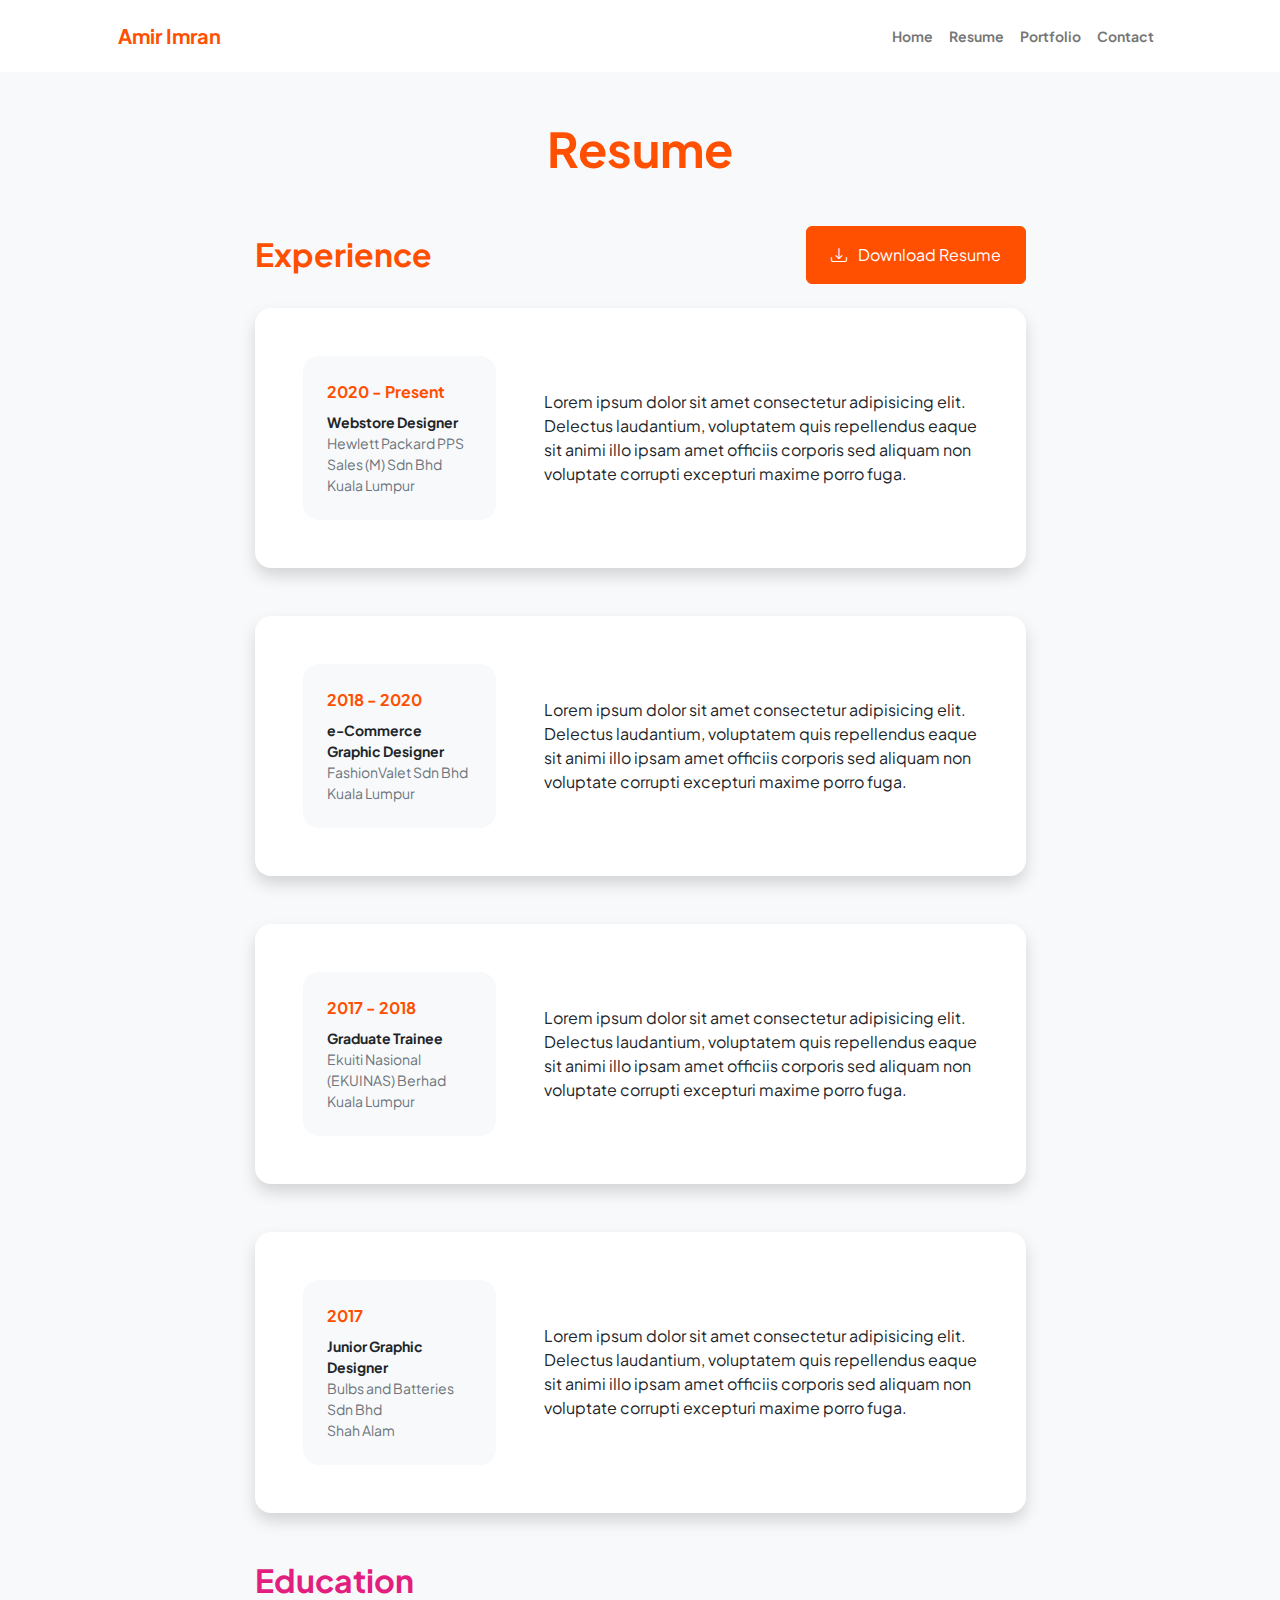
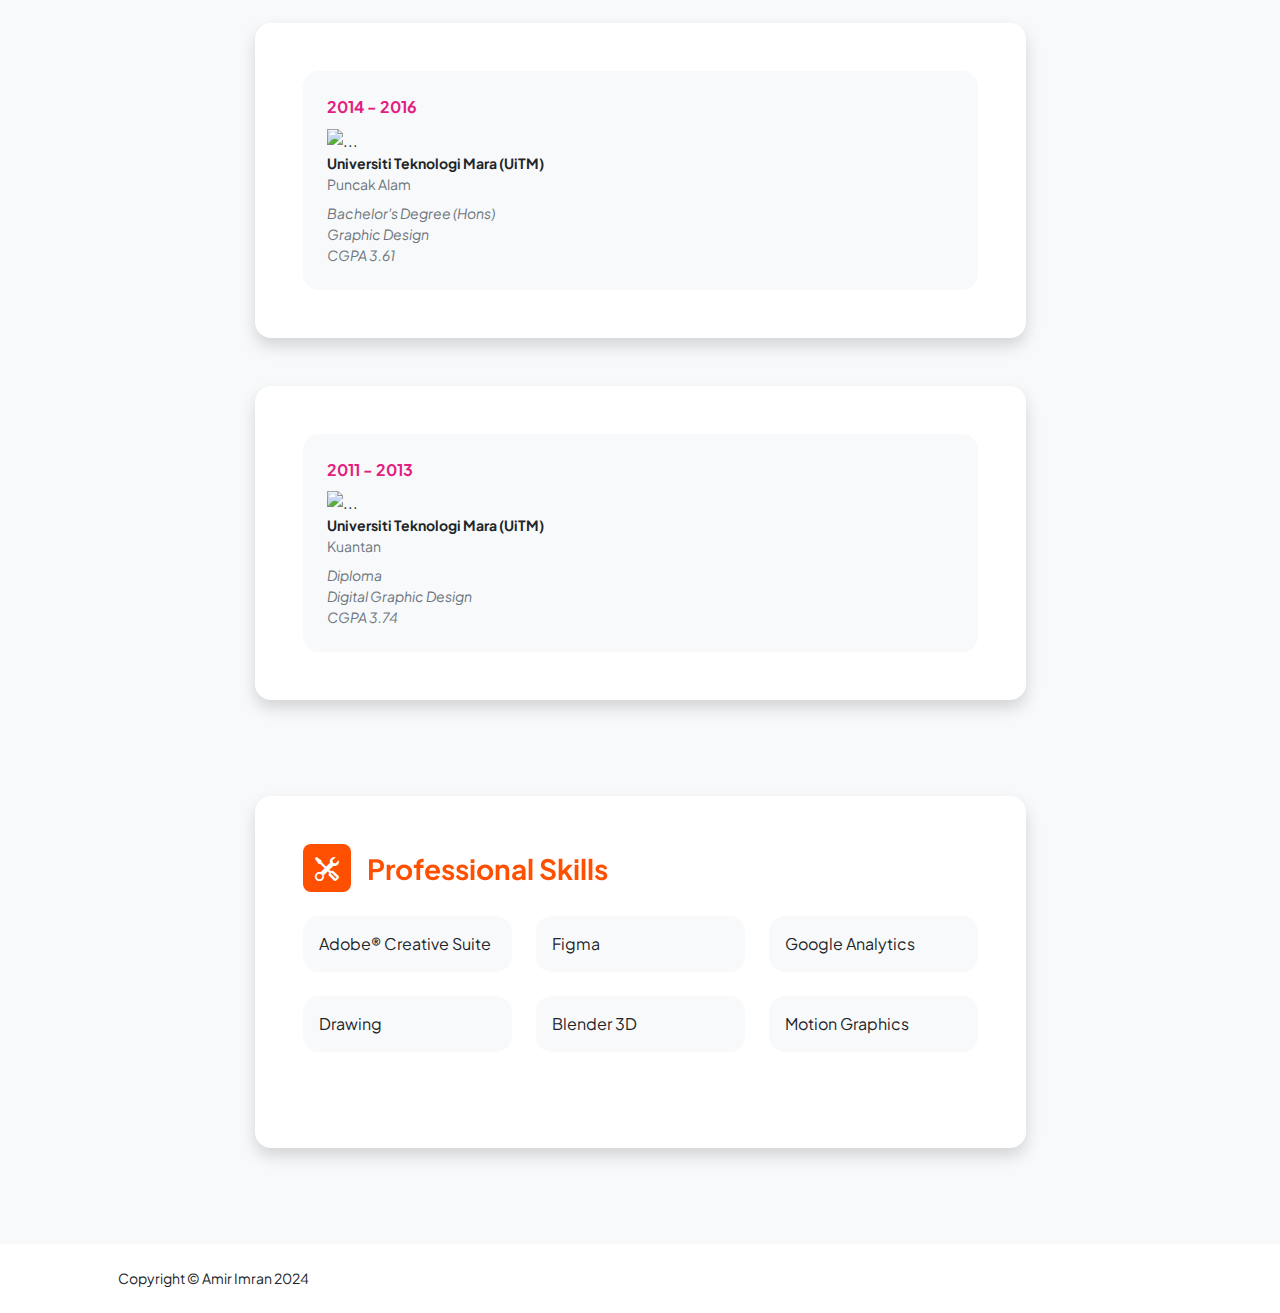
==== resume.html @ b0aa3ad6 "Here we go" ====
<!DOCTYPE html>
<html lang="en">
    <head>
        <meta charset="utf-8" />
        <meta name="viewport" content="width=device-width, initial-scale=1, shrink-to-fit=no" />
        <meta name="description" content="" />
        <meta name="author" content="" />
        <title>Welcome to My Profile</title>
        <!-- Favicon-->
        <link rel="icon" type="image/x-icon" href="assets/favicon.ico" />
        <!-- Custom Google font-->
        <link rel="preconnect" href="https://fonts.googleapis.com" />
        <link rel="preconnect" href="https://fonts.gstatic.com" crossorigin />
        <link href="https://fonts.googleapis.com/css2?family=Plus+Jakarta+Sans:wght@100;200;300;400;500;600;700;800;900&amp;display=swap" rel="stylesheet" />
        <!-- Bootstrap icons-->
        <link href="https://cdn.jsdelivr.net/npm/bootstrap-icons@1.8.1/font/bootstrap-icons.css" rel="stylesheet" />
        <!-- Core theme CSS (includes Bootstrap)-->
        <link href="css/styles.css" rel="stylesheet" />
    </head>
    <body class="d-flex flex-column h-100 bg-light">
        <main class="flex-shrink-0">
            <!-- Navigation-->
            <nav class="navbar navbar-expand-lg navbar-light bg-white py-3">
                <div class="container px-5">
                    <a class="navbar-brand" href="index.html"><span class="fw-bolder text-primary">Amir Imran</span></a>
                    <button class="navbar-toggler" type="button" data-bs-toggle="collapse" data-bs-target="#navbarSupportedContent" aria-controls="navbarSupportedContent" aria-expanded="false" aria-label="Toggle navigation"><span class="navbar-toggler-icon"></span></button>
                    <div class="collapse navbar-collapse" id="navbarSupportedContent">
                        <ul class="navbar-nav ms-auto mb-2 mb-lg-0 small fw-bolder">
                            <li class="nav-item"><a class="nav-link" href="index.html">Home</a></li>
                            <li class="nav-item"><a class="nav-link" href="resume.html">Resume</a></li>
                            <li class="nav-item"><a class="nav-link" href="projects.html">Portfolio</a></li>
                            <li class="nav-item"><a class="nav-link" href="contact.html">Contact</a></li>
                        </ul>
                    </div>
                </div>
            </nav>
            <!-- Page Content-->
            <div class="container px-5 my-5">
                <div class="text-center mb-5">
                    <h1 class="display-5 fw-bolder mb-0"><span class="text-gradient d-inline">Resume</span></h1>
                </div>
                <div class="row gx-5 justify-content-center">
                    <div class="col-lg-11 col-xl-9 col-xxl-8">
                        <!-- Experience Section-->
                        <section>
                            <div class="d-flex align-items-center justify-content-between mb-4">
                                <h2 class="text-primary fw-bolder mb-0">Experience</h2>
                                <!-- Download resume button-->
                                <!-- Note: Set the link href target to a PDF file within your project-->
                                <a class="btn btn-primary px-4 py-3" href="#!">
                                    <div class="d-inline-block bi bi-download me-2"></div>
                                    Download Resume
                                </a>
                            </div>
                            <!-- Experience Card 1-->
                            <div class="card shadow border-0 rounded-4 mb-5">
                                <div class="card-body p-5">
                                    <div class="row align-items-center gx-5">
                                        <div class="col text-center text-lg-start mb-4 mb-lg-0">
                                            <div class="bg-light p-4 rounded-4">
                                                <div class="text-primary fw-bolder mb-2">2020 - Present</div>
                                                <div class="small fw-bolder">Webstore Designer</div>
                                                <div class="small text-muted">Hewlett Packard PPS Sales (M) Sdn Bhd</div>
                                                <div class="small text-muted">Kuala Lumpur</div>
                                            </div>
                                        </div>
                                        <div class="col-lg-8"><div>Lorem ipsum dolor sit amet consectetur adipisicing elit. Delectus laudantium, voluptatem quis repellendus eaque sit animi illo ipsam amet officiis corporis sed aliquam non voluptate corrupti excepturi maxime porro fuga.</div></div>
                                    </div>
                                </div>
                            </div>
                            <!-- Experience Card 2-->
                            <div class="card shadow border-0 rounded-4 mb-5">
                                <div class="card-body p-5">
                                    <div class="row align-items-center gx-5">
                                        <div class="col text-center text-lg-start mb-4 mb-lg-0">
                                            <div class="bg-light p-4 rounded-4">
                                                <div class="text-primary fw-bolder mb-2">2018 - 2020</div>
                                                <div class="small fw-bolder">e-Commerce Graphic Designer</div>
                                                <div class="small text-muted">FashionValet Sdn Bhd</div>
                                                <div class="small text-muted">Kuala Lumpur</div>
                                            </div>
                                        </div>
                                        <div class="col-lg-8"><div>Lorem ipsum dolor sit amet consectetur adipisicing elit. Delectus laudantium, voluptatem quis repellendus eaque sit animi illo ipsam amet officiis corporis sed aliquam non voluptate corrupti excepturi maxime porro fuga.</div></div>
                                    </div>
                                </div>
                            </div>
                            <!-- Experience Card 3-->
                            <div class="card shadow border-0 rounded-4 mb-5">
                                <div class="card-body p-5">
                                    <div class="row align-items-center gx-5">
                                        <div class="col text-center text-lg-start mb-4 mb-lg-0">
                                            <div class="bg-light p-4 rounded-4">
                                                <div class="text-primary fw-bolder mb-2">2017 - 2018</div>
                                                <div class="small fw-bolder">Graduate Trainee</div>
                                                <div class="small text-muted">Ekuiti Nasional (EKUINAS) Berhad</div>
                                                <div class="small text-muted">Kuala Lumpur</div>
                                            </div>
                                        </div>
                                        <div class="col-lg-8"><div>Lorem ipsum dolor sit amet consectetur adipisicing elit. Delectus laudantium, voluptatem quis repellendus eaque sit animi illo ipsam amet officiis corporis sed aliquam non voluptate corrupti excepturi maxime porro fuga.</div></div>
                                    </div>
                                </div>
                            </div>
                            <!-- Experience Card 4-->
                            <div class="card shadow border-0 rounded-4 mb-5">
                                <div class="card-body p-5">
                                    <div class="row align-items-center gx-5">
                                        <div class="col text-center text-lg-start mb-4 mb-lg-0">
                                            <div class="bg-light p-4 rounded-4">
                                                <div class="text-primary fw-bolder mb-2">2017</div>
                                                <div class="small fw-bolder">Junior Graphic Designer</div>
                                                <div class="small text-muted">Bulbs and Batteries Sdn Bhd</div>
                                                <div class="small text-muted">Shah Alam</div>
                                            </div>
                                        </div>
                                        <div class="col-lg-8"><div>Lorem ipsum dolor sit amet consectetur adipisicing elit. Delectus laudantium, voluptatem quis repellendus eaque sit animi illo ipsam amet officiis corporis sed aliquam non voluptate corrupti excepturi maxime porro fuga.</div></div>
                                    </div>
                                </div>
                            </div>
                        </section>
                        <!-- Education Section-->
                        <section>
                            <h2 class="text-secondary fw-bolder mb-4">Education</h2>
                            <!-- Education Card 1-->
                            <div class="card shadow border-0 rounded-4 mb-5">
                                <div class="card-body p-5">
                                    <div class="row align-items-center gx-5">
                                        <div class="col text-center text-lg-start mb-4 mb-lg-0">
                                            <div class="bg-light p-4 rounded-4">
                                                <div class="text-secondary fw-bolder mb-2">2014 - 2016</div>
                                                <div class="mb-2">
                                                    <img class="img-fluid" src="C:\Users\Imran\Documents\RNDM XCSS\Resume 2023\Template\assets\UiTM Logo.png" alt="..." />
                                                    <div class="small fw-bolder">Universiti Teknologi Mara (UiTM)</div>
                                                    <div class="small text-muted">Puncak Alam</div>
                                                </div>
                                                <div class="fst-italic">
                                                    <div class="small text-muted">Bachelor's Degree (Hons)</div>
                                                    <div class="small text-muted">Graphic Design</div>
                                                    <div class="small text-muted">CGPA 3.61</div>
                                                </div>
                                            </div>
                                        </div>
                                       
                                    </div>
                                    </div>
                                </div>
                                <!-- Education Card 1-->
                            <div class="card shadow border-0 rounded-4 mb-5">
                                <div class="card-body p-5">
                                    <div class="row align-items-center gx-5">
                                                <div class="col text-center text-lg-start mb-4 mb-lg-0">
                                            <div class="bg-light p-4 rounded-4">
                                                <div class="text-secondary fw-bolder mb-2">2011 - 2013</div>
                                                <div class="mb-2">
                                                    <img class="img-fluid" src="C:\Users\Imran\Documents\RNDM XCSS\Resume 2023\Template\assets\UiTM Logo.png" alt="..." />
                                                    <div class="small fw-bolder">Universiti Teknologi Mara (UiTM)</div>
                                                    <div class="small text-muted">Kuantan</div>
                                                </div>
                                                <div class="fst-italic">
                                                    <div class="small text-muted">Diploma</div>
                                                    <div class="small text-muted">Digital Graphic Design</div>
                                                    <div class="small text-muted">CGPA 3.74</div>
                                                </div>
                            </div>
                      
                            </div>
                        </section>
                        <!-- Divider-->
                        <div class="pb-5"></div>
                        <!-- Skills Section-->
                        <section>
                            <!-- Skillset Card-->
                            <div class="card shadow border-0 rounded-4 mb-5">
                                <div class="card-body p-5">
                                    <!-- Professional skills list-->
                                    <div class="mb-5">
                                        <div class="d-flex align-items-center mb-4">
                                            <div class="feature bg-primary bg-gradient-primary-to-secondary text-white rounded-3 me-3"><i class="bi bi-tools"></i></div>
                                            <h3 class="fw-bolder mb-0"><span class="text-gradient d-inline">Professional Skills</span></h3>
                                        </div>
                                        <div class="row row-cols-1 row-cols-md-3 mb-4">
                                            <div class="col mb-4 mb-md-0"><div class="d-flex align-items-center bg-light rounded-4 p-3 h-100">Adobe® Creative Suite</div></div>
                                            <div class="col mb-4 mb-md-0"><div class="d-flex align-items-center bg-light rounded-4 p-3 h-100">Figma</div></div>
                                            <div class="col"><div class="d-flex align-items-center bg-light rounded-4 p-3 h-100">Google Analytics</div></div>
                                        </div>
                                        <div class="row row-cols-1 row-cols-md-3">
                                            <div class="col mb-4 mb-md-0"><div class="d-flex align-items-center bg-light rounded-4 p-3 h-100">Drawing</div></div>
                                            <div class="col mb-4 mb-md-0"><div class="d-flex align-items-center bg-light rounded-4 p-3 h-100">Blender 3D</div></div>
                                            <div class="col"><div class="d-flex align-items-center bg-light rounded-4 p-3 h-100">Motion Graphics</div></div>
                                        </div>
                                    </div>

                                </div>
                            </div>
                        </section>
                    </div>
                </div>
            </div>
        </main>
        <!-- Footer-->
        <footer class="bg-white py-4 mt-auto">
            <div class="container px-5">
                <div class="row align-items-center justify-content-between flex-column flex-sm-row">
                    <div class="col-auto"><div class="small m-0">Copyright &copy; Amir Imran 2024</div></div>
                    <div class="col-auto">
                    
                    </div>
                </div>
            </div>
        </footer>
        <!-- Bootstrap core JS-->
        <script src="https://cdn.jsdelivr.net/npm/bootstrap@5.2.3/dist/js/bootstrap.bundle.min.js"></script>
        <!-- Core theme JS-->
        <script src="js/scripts.js"></script>
    </body>
</html>
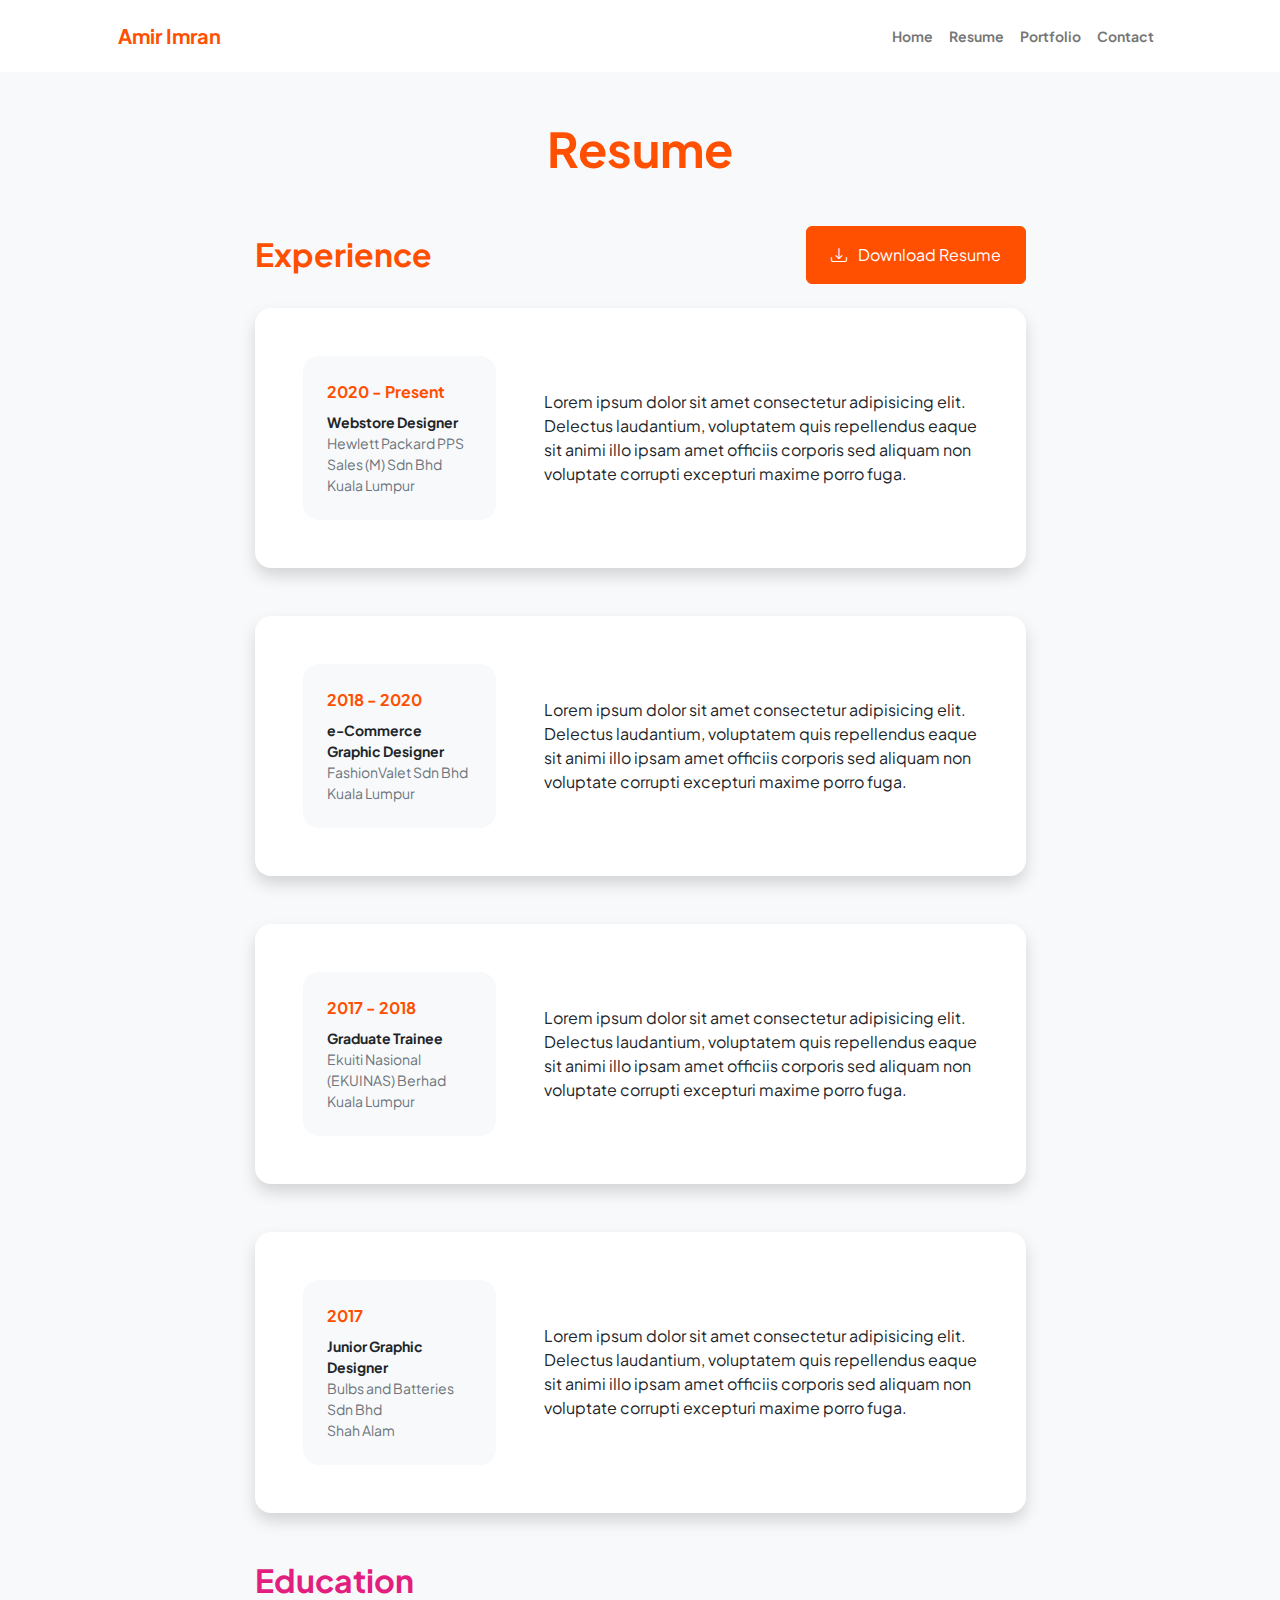
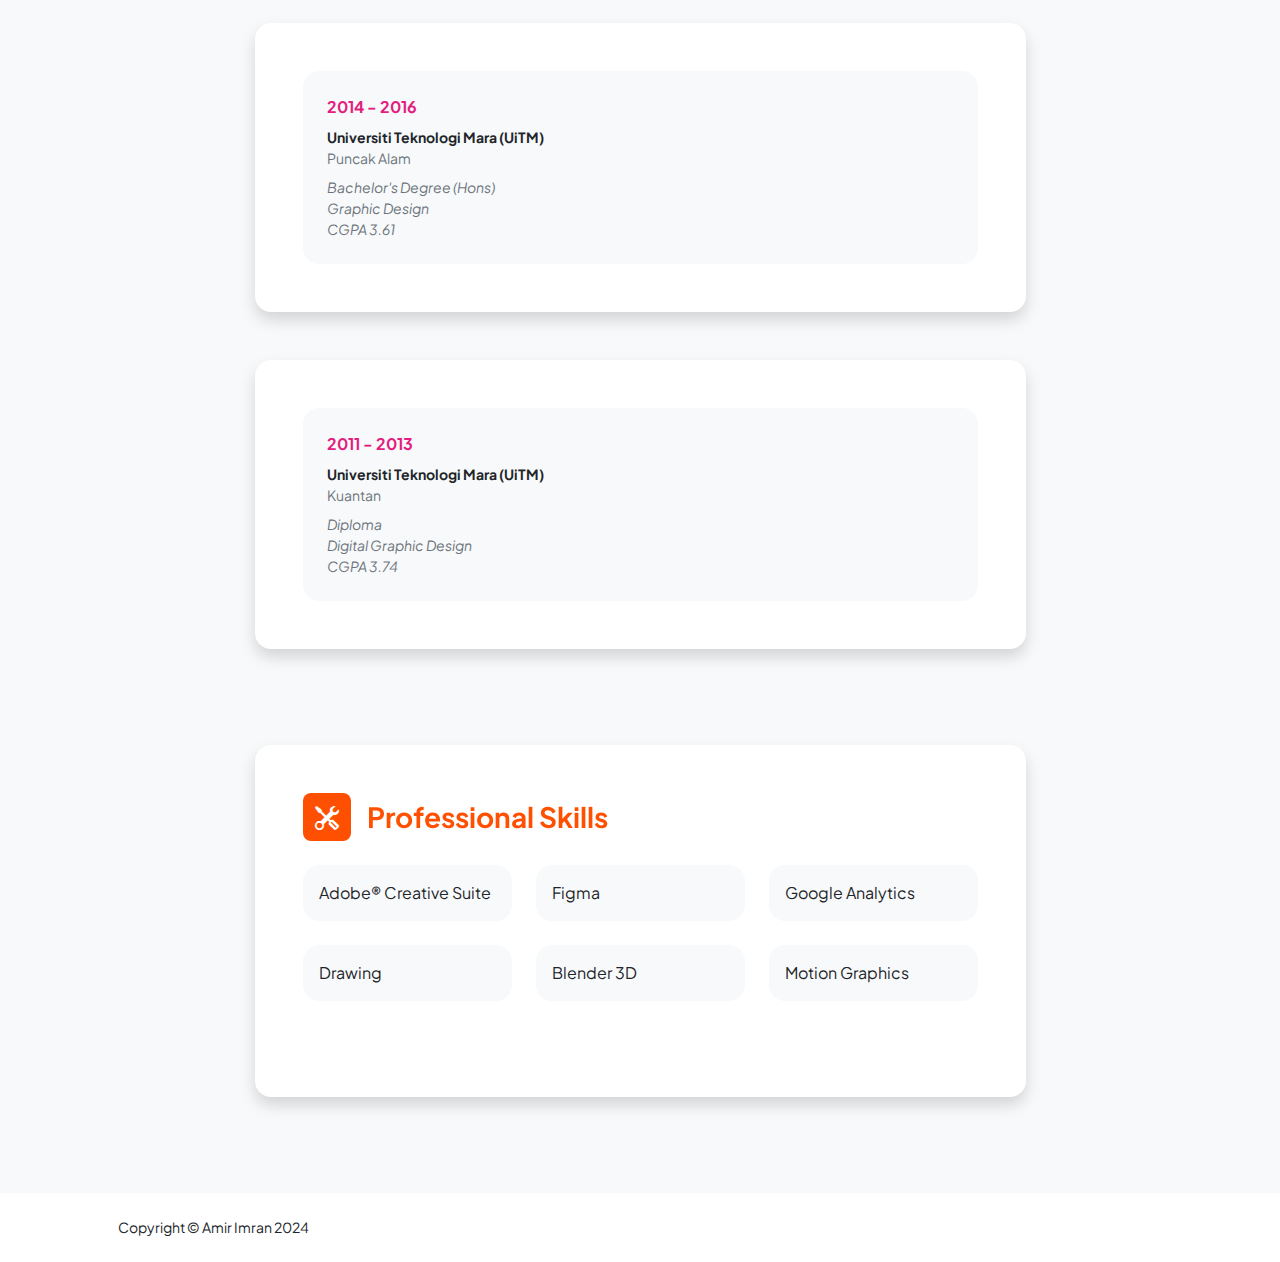
==== commit 6bb5e011: "Update resume.html" ====
--- a/resume.html
+++ b/resume.html
@@ -128,7 +128,7 @@
                                             <div class="bg-light p-4 rounded-4">
                                                 <div class="text-secondary fw-bolder mb-2">2014 - 2016</div>
                                                 <div class="mb-2">
-                                                    <img class="img-fluid" src="C:\Users\Imran\Documents\RNDM XCSS\Resume 2023\Template\assets\UiTM Logo.png" alt="..." />
+                                                    <!--<img class="img-fluid" src="https://github.com/gaisenseir/amirimran.github.io/blob/main/assets/UiTM%20Logo.png" alt="..." />-->
                                                     <div class="small fw-bolder">Universiti Teknologi Mara (UiTM)</div>
                                                     <div class="small text-muted">Puncak Alam</div>
                                                 </div>
@@ -151,7 +151,7 @@
                                             <div class="bg-light p-4 rounded-4">
                                                 <div class="text-secondary fw-bolder mb-2">2011 - 2013</div>
                                                 <div class="mb-2">
-                                                    <img class="img-fluid" src="C:\Users\Imran\Documents\RNDM XCSS\Resume 2023\Template\assets\UiTM Logo.png" alt="..." />
+                                                    <!--<img class="img-fluid" src="https://github.com/gaisenseir/amirimran.github.io/blob/main/assets/UiTM%20Logo.png" alt="..." />-->
                                                     <div class="small fw-bolder">Universiti Teknologi Mara (UiTM)</div>
                                                     <div class="small text-muted">Kuantan</div>
                                                 </div>
